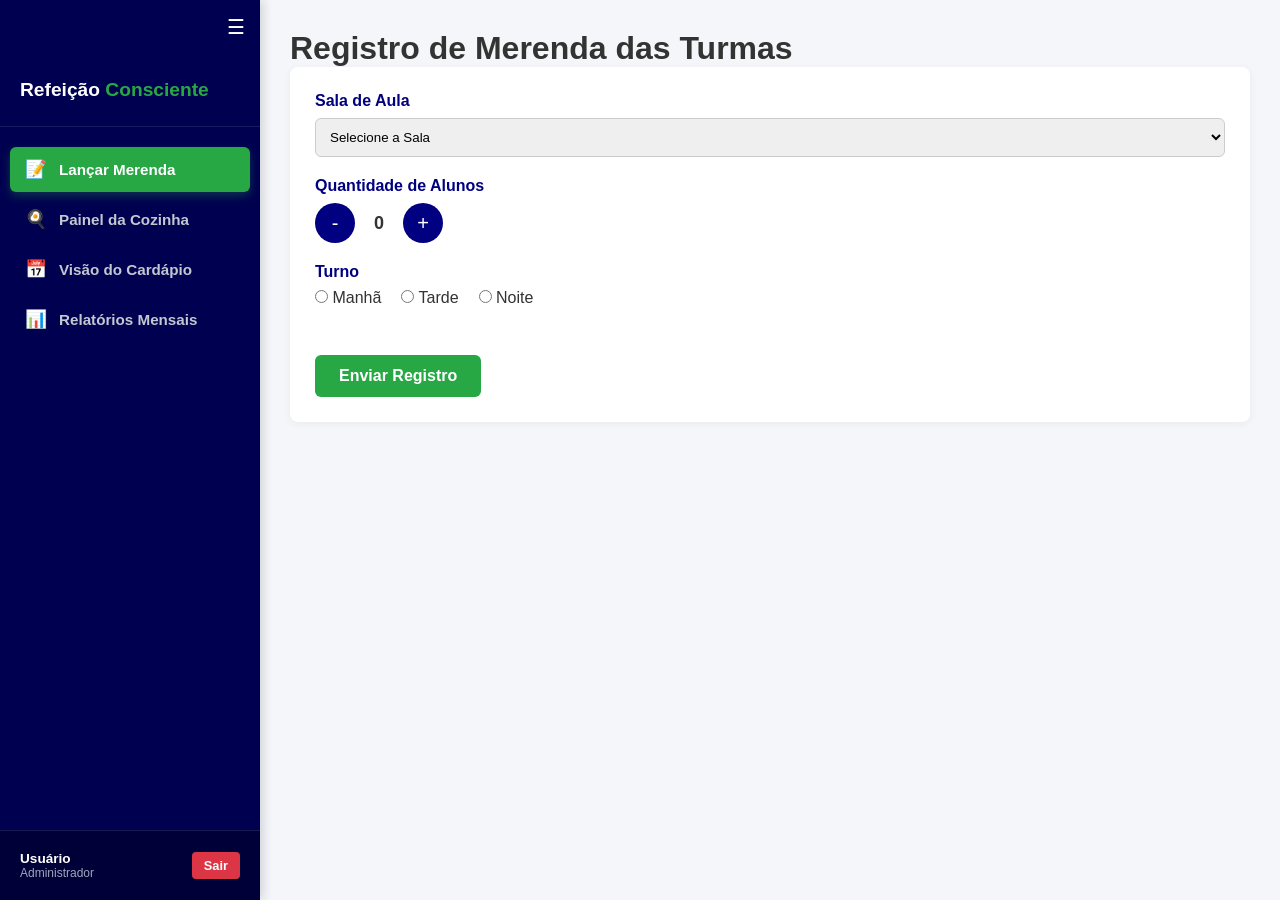
==== dashboard-admin.html @ a0473851 "Add files via upload" ====
<!DOCTYPE html>
<html lang="pt-br">
<head>
    <meta charset="UTF-8">
    <meta name="viewport" content="width=device-width, initial-scale=1.0">
    <link rel="stylesheet" href="css/dashboard.css?v=4.0">
    <title>Painel Administrativo | Refeição Consciente</title>
</head>
<body class="admin-layout">

    <aside class="sidebar" id="sidebar">
        <button class="toggle-sidebar-btn" onclick="toggleSidebar()">☰</button>
        <div class="sidebar-brand">
            <h2 id="brand-text">Refeição <span>Consciente</span></h2>
        </div>
        <nav class="sidebar-nav">
            <button class="nav-item active" onclick="openTab('tab-registro', this)"><span class="icon">📝</span> <span class="nav-text">Lançar Merenda</span></button>
            <button class="nav-item" onclick="openTab('tab-cozinha', this)"><span class="icon">🍳</span> <span class="nav-text">Painel da Cozinha</span></button>
            <button class="nav-item" onclick="openTab('tab-cardapio', this)"><span class="icon">📅</span> <span class="nav-text">Visão do Cardápio</span></button>
            <button class="nav-item" onclick="openTab('tab-relatorio', this)"><span class="icon">📊</span> <span class="nav-text">Relatórios Mensais</span></button>
        </nav>
        <div class="sidebar-footer">
            <div class="user-info">
                <span class="user-name" id="nome-usuario-logado">Carregando...</span>
                <span class="user-role">Administrador</span>
            </div>
            <button class="btn-logout" onclick="sair()">Sair</button>
        </div>
    </aside>

    <main class="main-content">
        <div id="tab-registro" class="tab-content active"><iframe src="registro-merenda.html"></iframe></div>
        <div id="tab-cozinha" class="tab-content"><iframe src="painel-cozinha.html"></iframe></div>
        <div id="tab-cardapio" class="tab-content"><iframe src="cardapio.html"></iframe></div>
        <div id="tab-relatorio" class="tab-content"><iframe src="relatorio-admin.html"></iframe></div>
    </main>

    <script>
      function openTab(tabId, btn) {
        document.querySelectorAll('.tab-content').forEach(c => c.classList.remove('active'));
        document.querySelectorAll('.nav-item').forEach(b => b.classList.remove('active'));
        document.getElementById(tabId).classList.add('active');
        btn.classList.add('active');
      }
      function toggleSidebar() {
          document.getElementById('sidebar').classList.toggle('collapsed');
      }
      function sair() {
        localStorage.removeItem('usuario_nome');
        localStorage.removeItem('usuario_cargo');
        window.location.href = 'login.html';
      }
      document.addEventListener('DOMContentLoaded', () => {
          const nomeLogado = localStorage.getItem('usuario_nome') || 'Usuário';
          const elementoNome = document.getElementById('nome-usuario-logado');
          if(elementoNome) elementoNome.innerText = nomeLogado;
      });
    </script>
</body>
</html>
---- css/dashboard.css ----
/* ===================================================
   1. RESET & ESTILOS BASE
   =================================================== */
* {
    margin: 0;
    padding: 0;
    box-sizing: border-box;
    font-family: 'Segoe UI', Tahoma, Geneva, Verdana, sans-serif;
}

body {
    background-color: #f4f6f9;
    color: #333;
}

/* ===================================================
   2. LAYOUT PRINCIPAL COM MENU LATERAL (SIDEBAR ADMIN)
   =================================================== */
body.admin-layout {
    display: flex;
    min-height: 100vh;
    background-color: #f4f6f9;
    margin: 0;
    overflow-x: hidden;
}

/* Sidebar Fixa */
.sidebar {
    width: 260px;
    background-color: #000050; /* Azul escuro corporativo */
    color: #ffffff;
    display: flex;
    flex-direction: column;
    justify-content: space-between;
    box-shadow: 3px 0 10px rgba(0, 0, 0, 0.15);
    z-index: 100;
}

.sidebar-brand {
    padding: 25px 20px;
    border-bottom: 1px solid rgba(255, 255, 255, 0.1);
}

.sidebar-brand h2 {
    font-size: 1.2rem;
    margin: 0;
    color: #ffffff;
}

.sidebar-brand h2 span {
    color: #28a745; /* Verde de destaque */
}

.sidebar-brand small {
    color: #a0a5ba;
    font-size: 0.75rem;
    text-transform: uppercase;
    letter-spacing: 1px;
}

/* Navegação da Sidebar */
.sidebar-nav {
    display: flex;
    flex-direction: column;
    gap: 5px;
    padding: 20px 10px;
    flex: 1;
}

.nav-item {
    display: flex;
    align-items: center;
    gap: 12px;
    background: transparent;
    color: #c2c7d0;
    border: none;
    padding: 12px 15px;
    border-radius: 6px;
    font-size: 0.95rem;
    font-weight: 600;
    cursor: pointer;
    text-align: left;
    width: 100%;
    transition: all 0.2s ease;
}

.nav-item .icon {
    font-size: 1.1rem;
}

.nav-item:hover {
    background-color: rgba(255, 255, 255, 0.08);
    color: #ffffff;
}

.nav-item.active {
    background-color: #28a745;
    color: #ffffff;
    box-shadow: 0 4px 10px rgba(40, 167, 69, 0.3);
}

/* Rodapé do Menu Lateral */
.sidebar-footer {
    padding: 20px;
    border-top: 1px solid rgba(255, 255, 255, 0.1);
    background-color: #000038;
    display: flex;
    align-items: center;
    justify-content: space-between;
}

.user-info {
    display: flex;
    flex-direction: column;
}

.user-name {
    font-size: 0.85rem;
    font-weight: bold;
    color: #ffffff;
}

.user-role {
    font-size: 0.75rem;
    color: #a0a5ba;
}

.btn-logout {
    background: #dc3545;
    color: white;
    border: none;
    padding: 6px 12px;
    border-radius: 4px;
    font-size: 0.8rem;
    font-weight: bold;
    cursor: pointer;
}

.btn-logout:hover {
    background: #bd2130;
}

/* Área Central de Conteúdo */
.main-content {
    flex: 1;
    padding: 0;
    height: 100vh;
    overflow: hidden;
}

.main-content .tab-content {
    display: none;
    height: 100%;
}

.main-content .tab-content.active {
    display: block;
}

.main-content iframe {
    width: 100%;
    height: 100vh;
    border: none;
}

/* ===================================================
   3. ESTILOS DAS PÁGINAS INTERNAS (IFRAMES)
   =================================================== */
.top-bar {
    background-color: #000080;
    color: white;
    padding: 15px 30px;
    display: flex;
    justify-content: space-between;
    align-items: center;
    box-shadow: 0 2px 5px rgba(0,0,0,0.1);
}

.btn-sair {
    background: #dc3545;
    color: white;
    border: none;
    padding: 8px 16px;
    border-radius: 4px;
    cursor: pointer;
    font-weight: bold;
}

.btn-sair:hover {
    background: #bd2130;
}

.main-container {
    max-width: 1000px;
    margin: 30px auto;
    padding: 0 20px;
}

.card-panel {
    background: white;
    padding: 25px;
    border-radius: 8px;
    box-shadow: 0 2px 8px rgba(0,0,0,0.05);
    margin-bottom: 20px;
}

.panel-section {
    margin-bottom: 20px;
}

.panel-section label {
    display: block;
    font-weight: bold;
    margin-bottom: 8px;
    color: #000080;
}

select, input[type="text"] {
    width: 100%;
    padding: 10px;
    border: 1px solid #ccc;
    border-radius: 6px;
}

/* Ajuste e Alinhamento do Contador de Alunos */
.quantidade-counter {
    display: inline-flex;
    align-items: center;
    gap: 12px;
}

.quantidade-counter span {
    font-size: 18px;
    font-weight: bold;
    min-width: 24px;
    text-align: center;
}

.quantidade-counter button {
    width: 40px;
    height: 40px;
    font-size: 20px;
    background: #000080;
    color: white;
    border: none;
    border-radius: 50%;
    cursor: pointer;
    display: flex;
    align-items: center;
    justify-content: center;
}

.radio-group {
    display: flex;
    gap: 20px;
}

.radio-group label {
    font-weight: normal;
    color: #333;
    cursor: pointer;
}

/* Botões Principais */
.btn-primary {
    background-color: #28a745;
    color: white;
    border: none;
    padding: 12px 24px;
    font-size: 16px;
    font-weight: bold;
    border-radius: 6px;
    cursor: pointer;
    transition: background-color 0.2s ease;
}

.btn-primary:hover {
    background-color: #218838;
}

.card-panel .btn-primary {
    margin-top: 15px;
}

/* Métricas da Cozinha */
.summary-cards {
    display: grid;
    grid-template-columns: repeat(auto-fit, minmax(200px, 1fr));
    gap: 15px;
    margin-bottom: 25px;
}

.card-metric {
    background: white;
    padding: 20px;
    border-radius: 8px;
    text-align: center;
    box-shadow: 0 2px 6px rgba(0,0,0,0.05);
}

.card-metric.total-main {
    background: #000080;
    color: white;
}

.card-metric p {
    font-size: 28px;
    font-weight: bold;
    margin-top: 5px;
}

table {
    width: 100%;
    border-collapse: collapse;
    margin-top: 15px;
}

table th, table td {
    padding: 12px;
    border: 1px solid #ddd;
    text-align: center;
}

table th {
    background-color: #f8f9fa;
    color: #000080;
}

/* Cardápio Semanal */
.card-panel h1 {
    color: #000080;
    margin-bottom: 20px;
}

.dias-tabs {
    display: flex;
    justify-content: center;
    gap: 10px;
    flex-wrap: wrap;
}

.dias-tabs .tab-btn {
    background-color: #f8f9fa;
    color: #000080;
    border: 2px solid #000080;
    padding: 10px 20px;
    border-radius: 25px;
    font-weight: bold;
    font-size: 14px;
    cursor: pointer;
    transition: all 0.2s ease-in-out;
}

.dias-tabs .tab-btn:hover,
.dias-tabs .tab-btn.active {
    background-color: #000080;
    color: white;
    transform: translateY(-2px);
    box-shadow: 0 4px 8px rgba(0, 0, 128, 0.2);
}

#visualizacao-cardapio {
    background-color: #f8f9fa;
    border-radius: 8px;
    padding: 20px 25px;
    border-left: 6px solid #28a745;
    box-shadow: 0 2px 6px rgba(0,0,0,0.04);
    text-align: left;
    max-width: 500px;
    margin: 20px auto 0 auto !important;
}

#titulo-dia {
    color: #000080;
    font-size: 1.25rem;
    margin-bottom: 12px;
    border-bottom: 1px solid #e0e0e0;
    padding-bottom: 8px;
}

#visualizacao-cardapio p {
    margin: 8px 0;
    font-size: 1rem;
    color: #444;
}

#visualizacao-cardapio strong {
    color: #000080;
}

#painel-edicao {
    background-color: #f8f9fa;
    padding: 20px;
    border-radius: 8px;
    border: 1px solid #e0e0e0;
}

#painel-edicao h3 {
    color: #000080;
    margin-bottom: 15px;
}

#painel-edicao label {
    font-weight: bold;
    color: #333;
    display: block;
    margin-bottom: 5px;
}

/* ===================================================
   4. RESPONSIVIDADE (MOBILE & TABLET)
   =================================================== */
@media (max-width: 768px) {
    body.admin-layout {
        flex-direction: column;
    }

    .sidebar {
        width: 100%;
        height: auto;
        box-shadow: 0 2px 5px rgba(0,0,0,0.2);
    }
    /* === COLE AQUI O CÓDIGO PARA SUMIR COM O BOTÃO NO CELULAR === */
    .toggle-sidebar-btn {
        display: none;
    }
    .sidebar-brand {
        padding: 15px 20px;
        display: flex;
        justify-content: space-between;
        align-items: center;
    }

    .sidebar-nav {
        flex-direction: row;
        overflow-x: auto;
        padding: 10px;
        gap: 8px;
        border-top: 1px solid rgba(255, 255, 255, 0.1);
        white-space: nowrap;
    }

    .nav-item {
        width: auto;
        padding: 8px 12px;
        font-size: 0.85rem;
    }

    .sidebar-footer {
        display: none;
    }

    .main-content iframe {
        height: calc(100vh - 110px);
    }

    .main-container {
        margin: 15px auto;
        padding: 0 10px;
    }

    .card-panel {
        padding: 15px;
    }

    .radio-group {
        flex-direction: column;
        gap: 10px;
    }

    .btn-primary {
        width: 100%;
    }

    table {
        display: block;
        overflow-x: auto;
        white-space: nowrap;
    }
}

/* ===================================================
   5. ANIMAÇÃO DE RECOLHER A SIDEBAR (TOGGLE)
   =================================================== */
.sidebar {
    transition: width 0.3s ease;
}

.sidebar.collapsed {
    width: 80px;
}

.sidebar.collapsed .sidebar-brand h2,
.sidebar.collapsed .sidebar-brand small,
.sidebar.collapsed .nav-text,
.sidebar.collapsed .user-info {
    display: none;
}

.sidebar.collapsed .nav-item {
    justify-content: center;
    padding: 12px 0;
}

.sidebar.collapsed .nav-item .icon {
    margin: 0;
}

.toggle-sidebar-btn {
    background: transparent;
    border: none;
    color: white;
    font-size: 20px;
    padding: 15px;
    cursor: pointer;
    text-align: right;
    transition: all 0.3s;
}

.sidebar.collapsed .toggle-sidebar-btn {
    text-align: center;
}
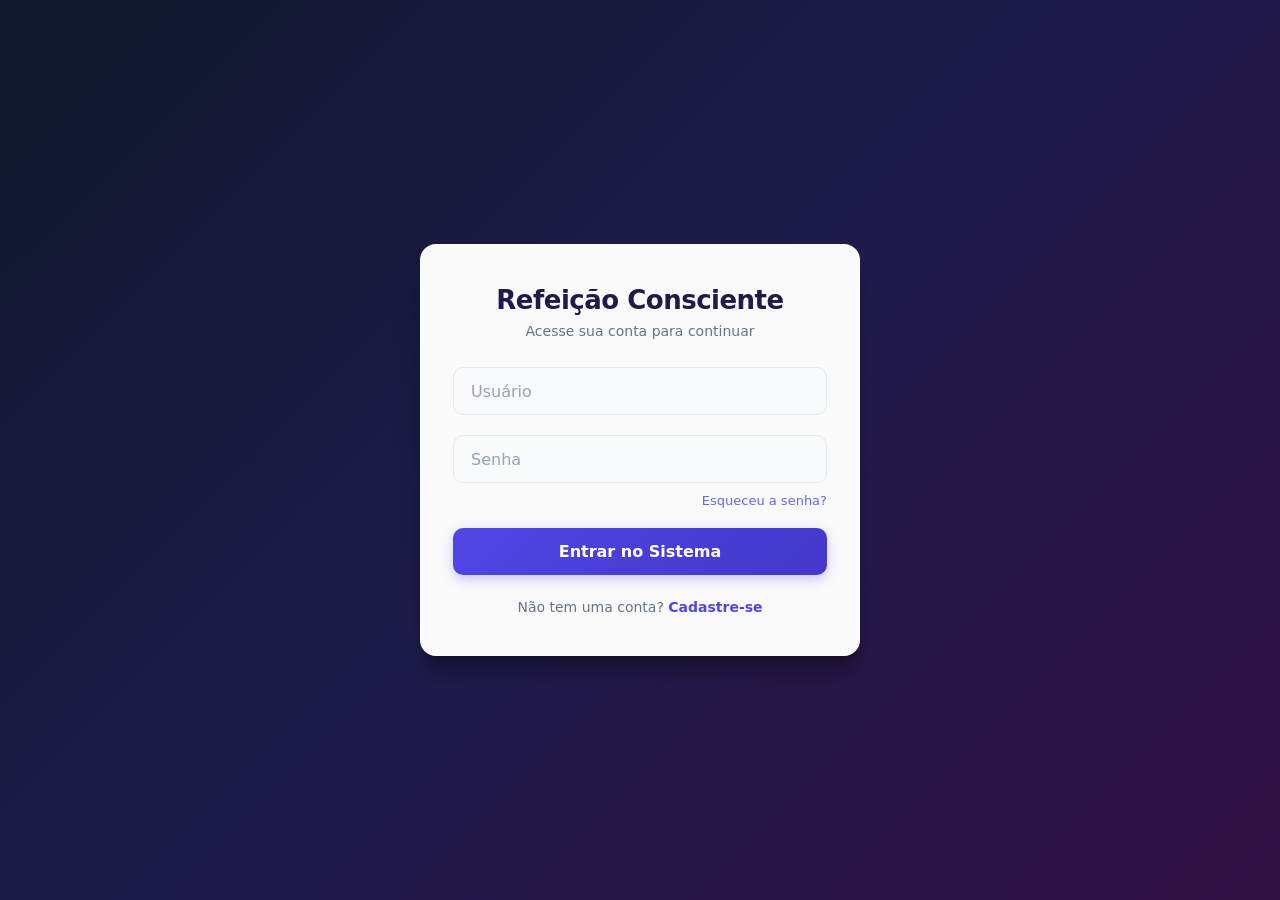
==== commit c87de7df: "Update dashboard-admin.html" ====
--- a/dashboard-admin.html
+++ b/dashboard-admin.html
@@ -36,6 +36,10 @@
     </main>
 
     <script>
+        if (!localStorage.getItem('usuario_nome')) {
+          alert('Acesso negado! Faça login primeiro.');
+          window.location.href = 'login.html';
+      }
       function openTab(tabId, btn) {
         document.querySelectorAll('.tab-content').forEach(c => c.classList.remove('active'));
         document.querySelectorAll('.nav-item').forEach(b => b.classList.remove('active'));
@@ -57,4 +61,4 @@
       });
     </script>
 </body>
-</html>+</html>
